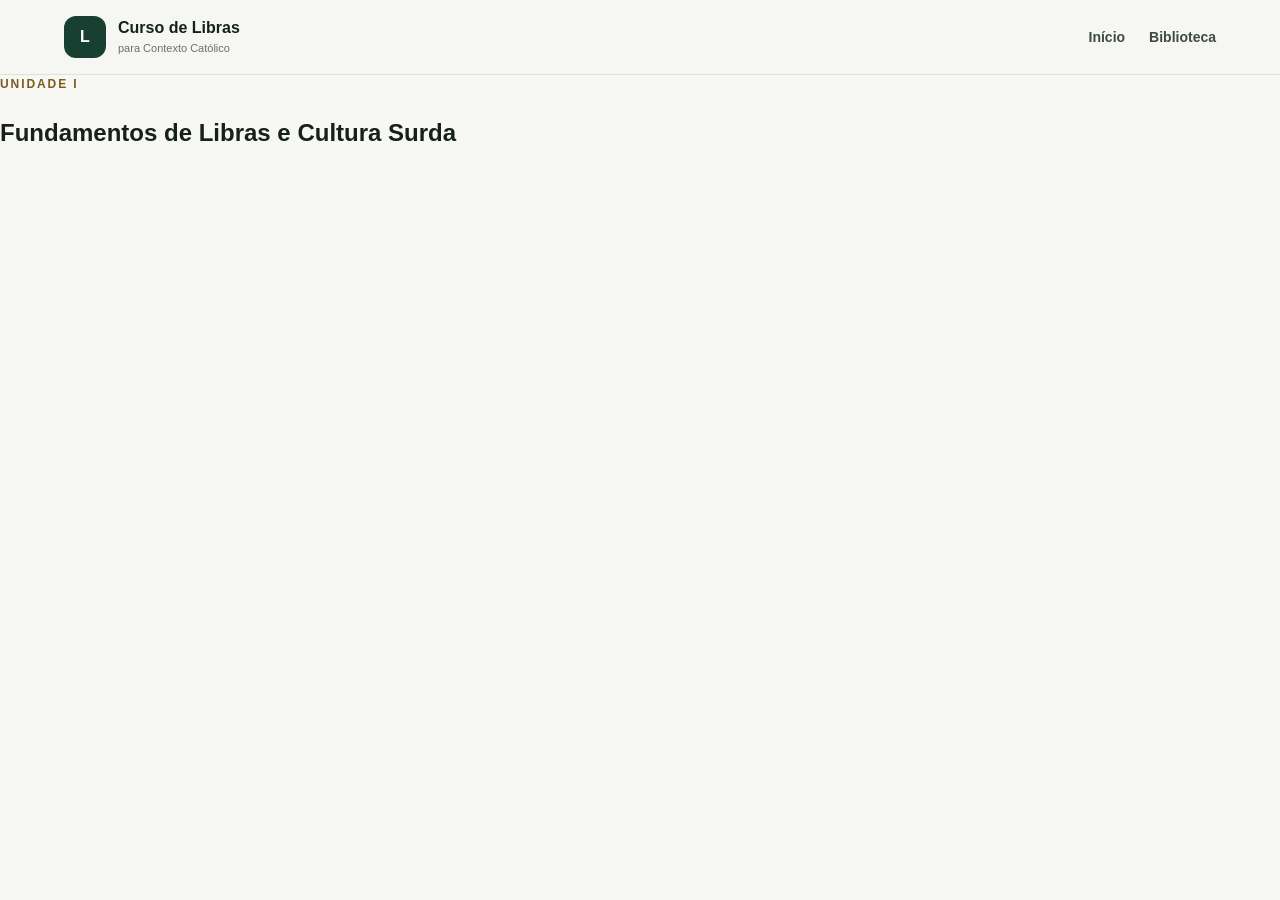
==== unidade-1.html @ b59ebd1d "feat: materializar Unidade I e biblioteca" ====
<!doctype html><html lang="pt-BR"><head><meta charset="utf-8"><meta name="viewport" content="width=device-width,initial-scale=1"><title>Unidade I | Curso de Libras</title><link rel="stylesheet" href="styles.css"></head><body><header class="topbar"><a class="brand" href="index.html"><span class="mark">L</span><span><strong>Curso de Libras</strong><small>para Contexto Católico</small></span></a><nav><a href="index.html">Início</a><a href="biblioteca.html">Biblioteca</a></nav></header><main class="course-shell"><aside class="course-nav"><p class="eyebrow">UNIDADE I</p><h2>Fundamentos de Libras e Cultura Surda</h2><div id="lessonNav"></div></aside><article class="lesson" id="lessonContent"></article></main><script src="course.js"></script></body></html>
---- styles.css ----
*{box-sizing:border-box}html{scroll-behavior:smooth}body{margin:0;font-family:Arial,sans-serif;color:#17211c;background:#f7f7f3;line-height:1.6}.topbar{position:sticky;top:0;z-index:10;display:flex;justify-content:space-between;align-items:center;padding:16px clamp(20px,5vw,72px);background:#f7f7f3ee;border-bottom:1px solid #dde2dc}.brand{display:flex;gap:12px;align-items:center;color:inherit;text-decoration:none}.mark{display:grid;place-items:center;width:42px;height:42px;border-radius:12px;background:#173f32;color:#fff;font-weight:800}.brand span:last-child{display:flex;flex-direction:column;line-height:1.15}.brand small{font-size:11px;color:#68736d;margin-top:4px}.topbar nav{display:flex;gap:24px}.topbar nav a{color:#3c4b44;text-decoration:none;font-weight:700;font-size:14px}.hero{min-height:590px;display:grid;grid-template-columns:1.5fr .7fr;gap:70px;align-items:center;padding:90px clamp(20px,7vw,110px);background:radial-gradient(circle at 90% 20%,#e6eee7 0,transparent 32%)}.eyebrow{font-size:12px;letter-spacing:.16em;font-weight:800;color:#7c5b20;margin:0 0 12px}.hero h1,.section h2{font-family:Georgia,serif;font-weight:500}.hero h1{font-size:clamp(46px,7vw,78px);line-height:1.03;letter-spacing:-.035em;margin:0}.hero h1 em{color:#275c49;font-style:normal}.lead{font-size:19px;max-width:720px;color:#59645f;margin:28px 0}.actions{display:flex;gap:12px;flex-wrap:wrap}.btn{display:inline-flex;align-items:center;justify-content:center;border-radius:10px;padding:13px 18px;font-weight:750;text-decoration:none;border:1px solid transparent}.primary{background:#173f32;color:#fff}.secondary{border-color:#cbd3ce;color:#173f32;background:#fff}.progress-card{background:#fff;border:1px solid #dde2dc;border-radius:22px;padding:30px;box-shadow:0 18px 50px #173f3214}.progress-card strong{display:block;font-family:Georgia,serif;font-size:52px;color:#173f32}.progress-card span,.progress-card small{color:#6a746f}.bar{height:9px;background:#edf0ed;border-radius:99px;overflow:hidden;margin:12px 0}.bar i{display:block;height:100%;width:0;background:#173f32}.section{padding:85px clamp(20px,7vw,110px)}.section-head{display:grid;grid-template-columns:1fr 1fr;gap:60px;align-items:end;margin-bottom:35px}.section h2{font-size:clamp(32px,4vw,48px);line-height:1.1;margin:0}.section-head>p{color:#68736d;margin:0}.units{display:grid;grid-template-columns:repeat(2,1fr);gap:16px}.unit,.material{background:#fff;border:1px solid #dde2dc;border-radius:18px;padding:26px}.unit .number,.material span{font-size:12px;font-weight:800;letter-spacing:.08em;color:#8a6a2f}.unit h3{font-family:Georgia,serif;font-size:25px;margin:10px 0}.unit p,.material p{color:#69736e}.unit button{background:none;border:0;padding:0;color:#275c49;font-weight:800;cursor:pointer}.unit.done{outline:2px solid #9fb9ad}.library{background:#edf1ec}.material-grid{display:grid;grid-template-columns:repeat(4,1fr);gap:14px}.material h3{margin:8px 0}.material p{font-size:14px}.practice{display:flex;justify-content:space-between;gap:50px;align-items:center;background:#173f32;color:#fff}.practice .eyebrow{color:#d7bd82}.practice p:not(.eyebrow){color:#d9e2dd}.practice .primary{background:#fff;color:#173f32;border:0}.practice button{opacity:.6}footer{display:flex;justify-content:space-between;gap:20px;padding:28px clamp(20px,7vw,110px);font-size:13px;color:#9ba9a1;background:#101a16}@media(max-width:800px){.topbar nav{display:none}.hero{grid-template-columns:1fr;gap:35px;padding-top:60px}.section-head{grid-template-columns:1fr;gap:15px}.units{grid-template-columns:1fr}.material-grid{grid-template-columns:1fr 1fr}.practice{align-items:flex-start;flex-direction:column}footer{flex-direction:column}}@media(max-width:480px){.material-grid{grid-template-columns:1fr}}
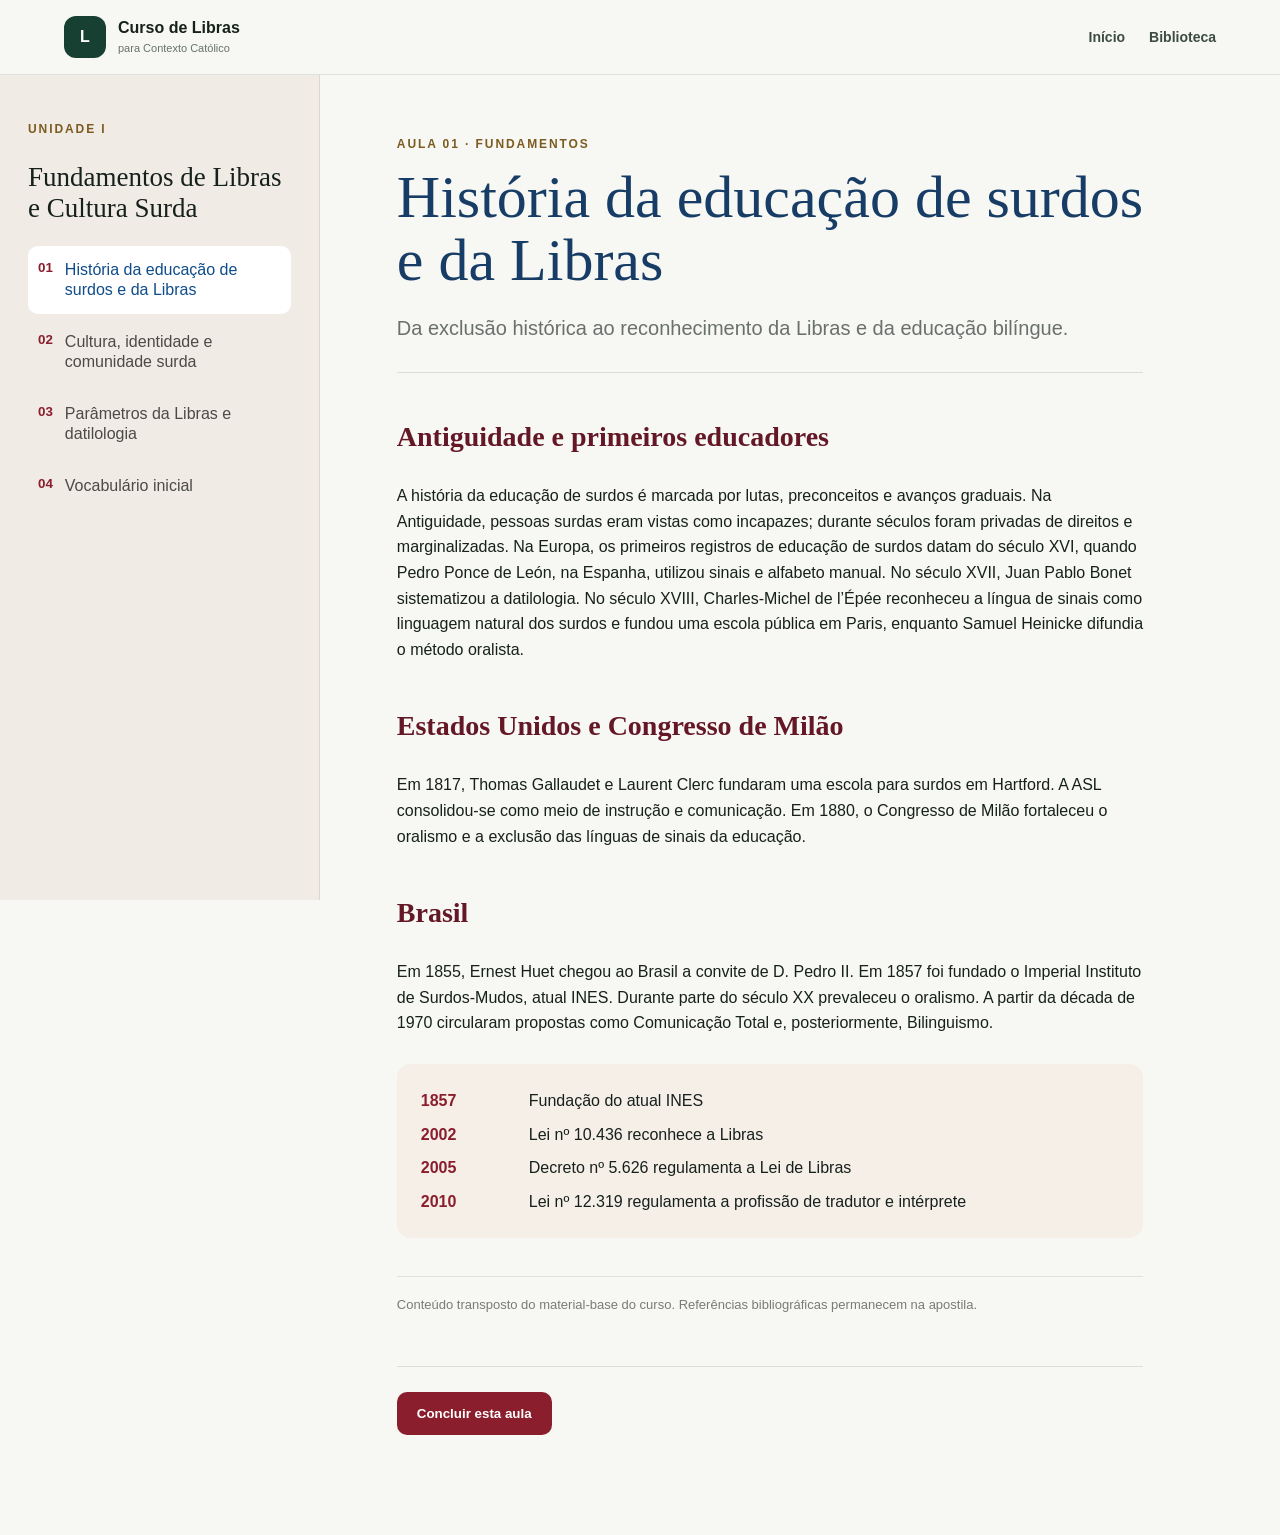
==== commit 1792cd26: "feat: ativar mapa visual na Unidade I" ====
--- a/unidade-1.html
+++ b/unidade-1.html
@@ -1 +1 @@
-<!doctype html><html lang="pt-BR"><head><meta charset="utf-8"><meta name="viewport" content="width=device-width,initial-scale=1"><title>Unidade I | Curso de Libras</title><link rel="stylesheet" href="styles.css"></head><body><header class="topbar"><a class="brand" href="index.html"><span class="mark">L</span><span><strong>Curso de Libras</strong><small>para Contexto Católico</small></span></a><nav><a href="index.html">Início</a><a href="biblioteca.html">Biblioteca</a></nav></header><main class="course-shell"><aside class="course-nav"><p class="eyebrow">UNIDADE I</p><h2>Fundamentos de Libras e Cultura Surda</h2><div id="lessonNav"></div></aside><article class="lesson" id="lessonContent"></article></main><script src="course.js"></script></body></html>+<!doctype html><html lang="pt-BR"><head><meta charset="utf-8"><meta name="viewport" content="width=device-width,initial-scale=1"><title>Unidade I | Curso de Libras</title><link rel="stylesheet" href="styles.css"></head><body><header class="topbar"><a class="brand" href="index.html"><span class="mark">L</span><span><strong>Curso de Libras</strong><small>para Contexto Católico</small></span></a><nav><a href="index.html">Início</a><a href="biblioteca.html">Biblioteca</a></nav></header><main class="course-shell"><aside class="course-nav"><p class="eyebrow">UNIDADE I</p><h2>Fundamentos de Libras e Cultura Surda</h2><div id="lessonNav"></div></aside><article class="lesson" id="lessonContent"></article></main><script src="data/materials.js"></script><script src="visual-materials.js"></script><script src="course.js"></script><script>renderVisualMap()</script></body></html>
--- a/styles.css
+++ b/styles.css
@@ -1 +1,3 @@
-*{box-sizing:border-box}html{scroll-behavior:smooth}body{margin:0;font-family:Arial,sans-serif;color:#17211c;background:#f7f7f3;line-height:1.6}.topbar{position:sticky;top:0;z-index:10;display:flex;justify-content:space-between;align-items:center;padding:16px clamp(20px,5vw,72px);background:#f7f7f3ee;border-bottom:1px solid #dde2dc}.brand{display:flex;gap:12px;align-items:center;color:inherit;text-decoration:none}.mark{display:grid;place-items:center;width:42px;height:42px;border-radius:12px;background:#173f32;color:#fff;font-weight:800}.brand span:last-child{display:flex;flex-direction:column;line-height:1.15}.brand small{font-size:11px;color:#68736d;margin-top:4px}.topbar nav{display:flex;gap:24px}.topbar nav a{color:#3c4b44;text-decoration:none;font-weight:700;font-size:14px}.hero{min-height:590px;display:grid;grid-template-columns:1.5fr .7fr;gap:70px;align-items:center;padding:90px clamp(20px,7vw,110px);background:radial-gradient(circle at 90% 20%,#e6eee7 0,transparent 32%)}.eyebrow{font-size:12px;letter-spacing:.16em;font-weight:800;color:#7c5b20;margin:0 0 12px}.hero h1,.section h2{font-family:Georgia,serif;font-weight:500}.hero h1{font-size:clamp(46px,7vw,78px);line-height:1.03;letter-spacing:-.035em;margin:0}.hero h1 em{color:#275c49;font-style:normal}.lead{font-size:19px;max-width:720px;color:#59645f;margin:28px 0}.actions{display:flex;gap:12px;flex-wrap:wrap}.btn{display:inline-flex;align-items:center;justify-content:center;border-radius:10px;padding:13px 18px;font-weight:750;text-decoration:none;border:1px solid transparent}.primary{background:#173f32;color:#fff}.secondary{border-color:#cbd3ce;color:#173f32;background:#fff}.progress-card{background:#fff;border:1px solid #dde2dc;border-radius:22px;padding:30px;box-shadow:0 18px 50px #173f3214}.progress-card strong{display:block;font-family:Georgia,serif;font-size:52px;color:#173f32}.progress-card span,.progress-card small{color:#6a746f}.bar{height:9px;background:#edf0ed;border-radius:99px;overflow:hidden;margin:12px 0}.bar i{display:block;height:100%;width:0;background:#173f32}.section{padding:85px clamp(20px,7vw,110px)}.section-head{display:grid;grid-template-columns:1fr 1fr;gap:60px;align-items:end;margin-bottom:35px}.section h2{font-size:clamp(32px,4vw,48px);line-height:1.1;margin:0}.section-head>p{color:#68736d;margin:0}.units{display:grid;grid-template-columns:repeat(2,1fr);gap:16px}.unit,.material{background:#fff;border:1px solid #dde2dc;border-radius:18px;padding:26px}.unit .number,.material span{font-size:12px;font-weight:800;letter-spacing:.08em;color:#8a6a2f}.unit h3{font-family:Georgia,serif;font-size:25px;margin:10px 0}.unit p,.material p{color:#69736e}.unit button{background:none;border:0;padding:0;color:#275c49;font-weight:800;cursor:pointer}.unit.done{outline:2px solid #9fb9ad}.library{background:#edf1ec}.material-grid{display:grid;grid-template-columns:repeat(4,1fr);gap:14px}.material h3{margin:8px 0}.material p{font-size:14px}.practice{display:flex;justify-content:space-between;gap:50px;align-items:center;background:#173f32;color:#fff}.practice .eyebrow{color:#d7bd82}.practice p:not(.eyebrow){color:#d9e2dd}.practice .primary{background:#fff;color:#173f32;border:0}.practice button{opacity:.6}footer{display:flex;justify-content:space-between;gap:20px;padding:28px clamp(20px,7vw,110px);font-size:13px;color:#9ba9a1;background:#101a16}@media(max-width:800px){.topbar nav{display:none}.hero{grid-template-columns:1fr;gap:35px;padding-top:60px}.section-head{grid-template-columns:1fr;gap:15px}.units{grid-template-columns:1fr}.material-grid{grid-template-columns:1fr 1fr}.practice{align-items:flex-start;flex-direction:column}footer{flex-direction:column}}@media(max-width:480px){.material-grid{grid-template-columns:1fr}}+*{box-sizing:border-box}html{scroll-behavior:smooth}body{margin:0;font-family:Arial,sans-serif;color:#17211c;background:#f7f7f3;line-height:1.6}.topbar{position:sticky;top:0;z-index:10;display:flex;justify-content:space-between;align-items:center;padding:16px clamp(20px,5vw,72px);background:#f7f7f3ee;border-bottom:1px solid #dde2dc}.brand{display:flex;gap:12px;align-items:center;color:inherit;text-decoration:none}.mark{display:grid;place-items:center;width:42px;height:42px;border-radius:12px;background:#173f32;color:#fff;font-weight:800}.brand span:last-child{display:flex;flex-direction:column;line-height:1.15}.brand small{font-size:11px;color:#68736d;margin-top:4px}.topbar nav{display:flex;gap:24px}.topbar nav a{color:#3c4b44;text-decoration:none;font-weight:700;font-size:14px}.hero{min-height:590px;display:grid;grid-template-columns:1.5fr .7fr;gap:70px;align-items:center;padding:90px clamp(20px,7vw,110px);background:radial-gradient(circle at 90% 20%,#e6eee7 0,transparent 32%)}.eyebrow{font-size:12px;letter-spacing:.16em;font-weight:800;color:#7c5b20;margin:0 0 12px}.hero h1,.section h2{font-family:Georgia,serif;font-weight:500}.hero h1{font-size:clamp(46px,7vw,78px);line-height:1.03;letter-spacing:-.035em;margin:0}.hero h1 em{color:#275c49;font-style:normal}.lead{font-size:19px;max-width:720px;color:#59645f;margin:28px 0}.actions{display:flex;gap:12px;flex-wrap:wrap}.btn{display:inline-flex;align-items:center;justify-content:center;border-radius:10px;padding:13px 18px;font-weight:750;text-decoration:none;border:1px solid transparent}.primary{background:#173f32;color:#fff}.secondary{border-color:#cbd3ce;color:#173f32;background:#fff}.progress-card{background:#fff;border:1px solid #dde2dc;border-radius:22px;padding:30px;box-shadow:0 18px 50px #173f3214}.progress-card strong{display:block;font-family:Georgia,serif;font-size:52px;color:#173f32}.progress-card span,.progress-card small{color:#6a746f}.bar{height:9px;background:#edf0ed;border-radius:99px;overflow:hidden;margin:12px 0}.bar i{display:block;height:100%;width:0;background:#173f32}.section{padding:85px clamp(20px,7vw,110px)}.section-head{display:grid;grid-template-columns:1fr 1fr;gap:60px;align-items:end;margin-bottom:35px}.section h2{font-size:clamp(32px,4vw,48px);line-height:1.1;margin:0}.section-head>p{color:#68736d;margin:0}.units{display:grid;grid-template-columns:repeat(2,1fr);gap:16px}.unit,.material{background:#fff;border:1px solid #dde2dc;border-radius:18px;padding:26px}.unit .number,.material span{font-size:12px;font-weight:800;letter-spacing:.08em;color:#8a6a2f}.unit h3{font-family:Georgia,serif;font-size:25px;margin:10px 0}.unit p,.material p{color:#69736e}.unit button{background:none;border:0;padding:0;color:#275c49;font-weight:800;cursor:pointer}.unit.done{outline:2px solid #9fb9ad}.library{background:#edf1ec}.material-grid{display:grid;grid-template-columns:repeat(4,1fr);gap:14px}.material h3{margin:8px 0}.material p{font-size:14px}.practice{display:flex;justify-content:space-between;gap:50px;align-items:center;background:#173f32;color:#fff}.practice .eyebrow{color:#d7bd82}.practice p:not(.eyebrow){color:#d9e2dd}.practice .primary{background:#fff;color:#173f32;border:0}.practice button{opacity:.6}footer{display:flex;justify-content:space-between;gap:20px;padding:28px clamp(20px,7vw,110px);font-size:13px;color:#9ba9a1;background:#101a16}@media(max-width:800px){.topbar nav{display:none}.hero{grid-template-columns:1fr;gap:35px;padding-top:60px}.section-head{grid-template-columns:1fr;gap:15px}.units{grid-template-columns:1fr}.material-grid{grid-template-columns:1fr 1fr}.practice{align-items:flex-start;flex-direction:column}footer{flex-direction:column}}@media(max-width:480px){.material-grid{grid-template-columns:1fr}}
+/* Área interna do curso */
+.course-shell{display:grid;grid-template-columns:320px minmax(0,1fr);min-height:calc(100vh - 75px)}.course-nav{padding:45px 28px;background:#f0ebe5;border-right:1px solid #ded6cf;position:sticky;top:75px;height:calc(100vh - 75px);overflow:auto}.course-nav h2{font-family:Georgia,serif;font-size:27px;line-height:1.15;font-weight:500}.course-nav a{display:flex;gap:12px;padding:14px 10px;margin:4px 0;border-radius:10px;color:#4b4a47;text-decoration:none;line-height:1.25}.course-nav a small{color:#8b1e2d;font-weight:800}.course-nav a.active{background:#fff;color:#0f4c8a}.course-nav a.done:after{content:"✓";margin-left:auto;color:#8b1e2d}.lesson{max-width:900px;padding:60px clamp(25px,6vw,90px) 100px}.lesson h1{font-family:Georgia,serif;font-size:clamp(38px,5vw,60px);line-height:1.05;font-weight:500;color:#173d67;margin:0 0 18px}.lesson h2{font-family:Georgia,serif;font-size:28px;color:#641725;margin-top:42px}.lesson-lead{font-size:20px;color:#69706d;border-bottom:1px solid #dedbd6;padding-bottom:28px}.timeline{display:grid;grid-template-columns:90px 1fr;gap:8px 18px;background:#f5efe8;padding:24px;border-radius:14px;margin:28px 0}.timeline b{color:#8b1e2d}.concept-grid{display:grid;grid-template-columns:repeat(2,minmax(0,1fr));gap:12px;margin:22px 0}.concept-grid section{background:#f8f6f2;border:1px solid #e4dfd8;border-radius:14px;padding:20px}.concept-grid b{font-family:Georgia,serif;font-size:22px;color:#0f4c8a}.reflection{border-left:4px solid #c9a25e;background:#fbf7ef;padding:20px 24px;margin:28px 0}.reflection b{color:#7a1e2d}.source-note{font-size:13px;color:#7a7b78;border-top:1px solid #e3e0db;padding-top:18px;margin-top:38px}.topic-list{display:grid;grid-template-columns:repeat(2,1fr);gap:10px;margin:28px 0}.topic-list span{background:#fff;border:1px solid #dedbd6;border-radius:10px;padding:14px 16px;font-weight:700}.lesson-actions{margin-top:50px;padding-top:25px;border-top:1px solid #ddd}.lesson-actions button{background:#8b1e2d;color:#fff;border:0;border-radius:10px;padding:14px 20px;font-weight:800;cursor:pointer}footer a{color:#d7bd82}@media(max-width:850px){.course-shell{grid-template-columns:1fr}.course-nav{position:relative;top:0;height:auto;border-right:0;border-bottom:1px solid #ded6cf}.concept-grid,.topic-list{grid-template-columns:1fr}.lesson{padding-top:40px}}
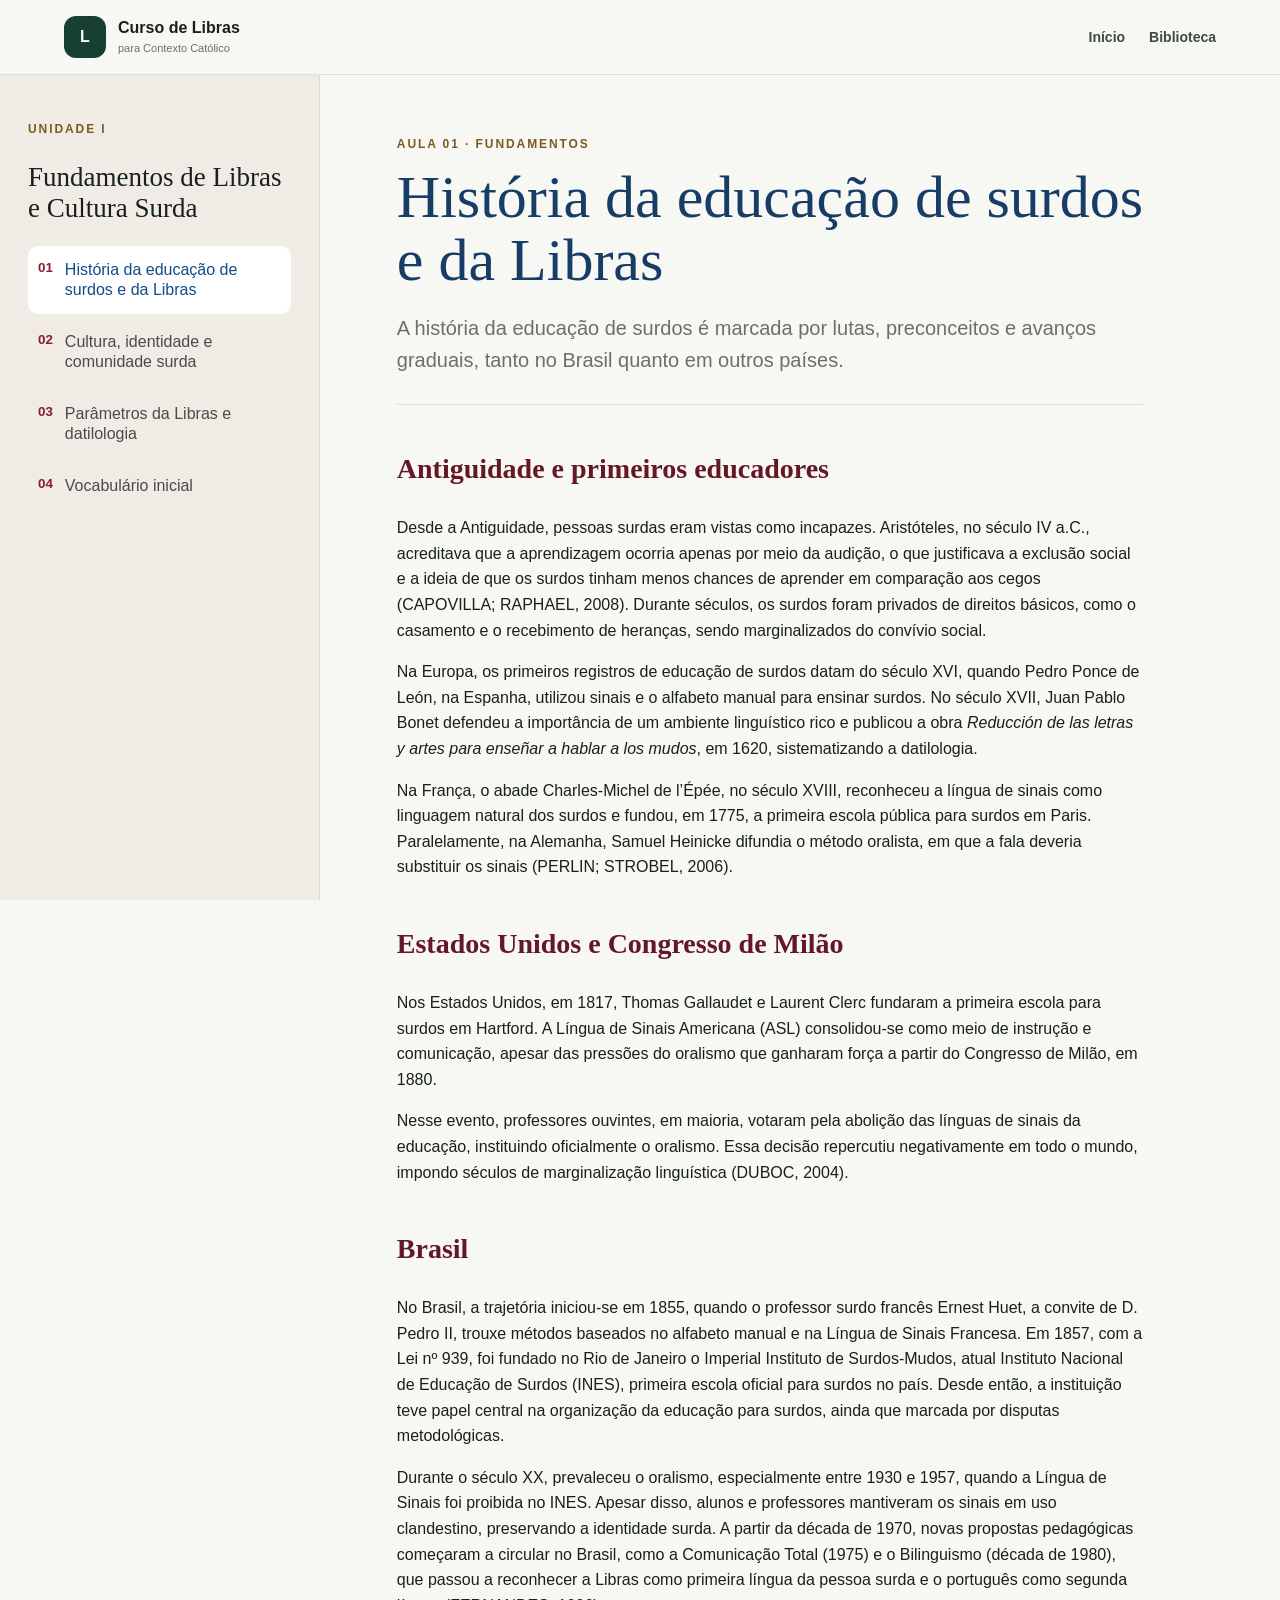
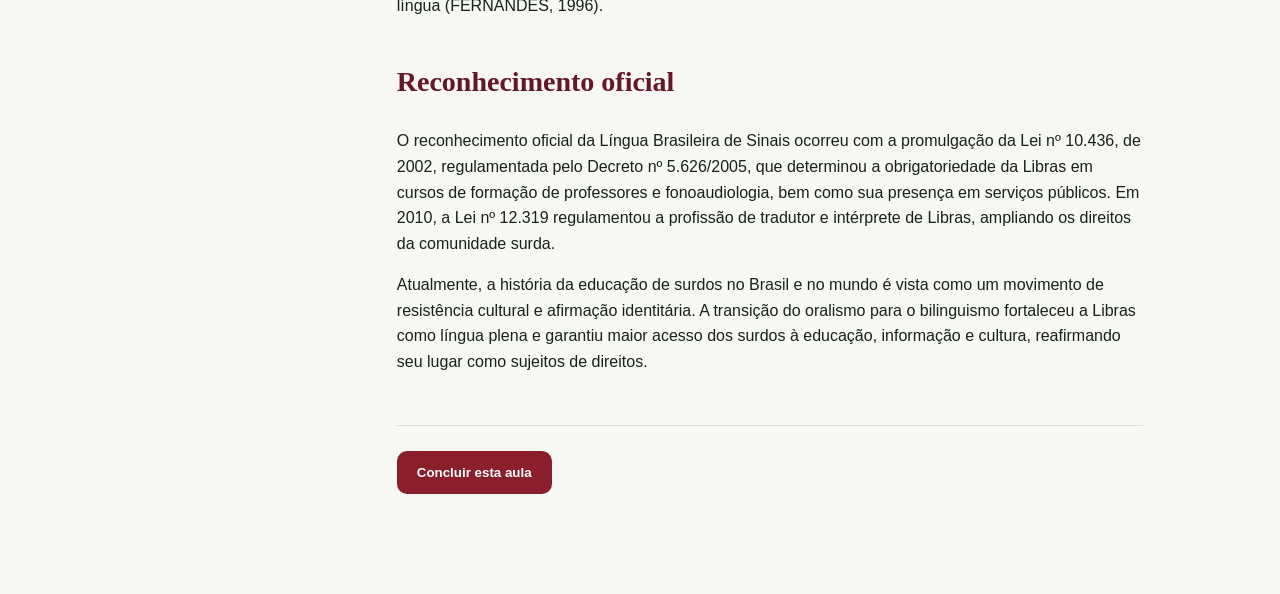
==== commit 96a485ff: "chore: renovar cache após ajuste textual da Unidade I" ====
--- a/unidade-1.html
+++ b/unidade-1.html
@@ -1 +1 @@
-<!doctype html><html lang="pt-BR"><head><meta charset="utf-8"><meta name="viewport" content="width=device-width,initial-scale=1"><title>Unidade I | Curso de Libras</title><link rel="stylesheet" href="styles.css"></head><body><header class="topbar"><a class="brand" href="index.html"><span class="mark">L</span><span><strong>Curso de Libras</strong><small>para Contexto Católico</small></span></a><nav><a href="index.html">Início</a><a href="biblioteca.html">Biblioteca</a></nav></header><main class="course-shell"><aside class="course-nav"><p class="eyebrow">UNIDADE I</p><h2>Fundamentos de Libras e Cultura Surda</h2><div id="lessonNav"></div></aside><article class="lesson" id="lessonContent"></article></main><script src="data/materials.js"></script><script src="visual-materials.js"></script><script src="course.js"></script><script>renderVisualMap()</script></body></html>+<!doctype html><html lang="pt-BR"><head><meta charset="utf-8"><meta name="viewport" content="width=device-width,initial-scale=1"><title>Unidade I | Curso de Libras</title><link rel="stylesheet" href="styles.css?v=20260919-textos-1"></head><body><header class="topbar"><a class="brand" href="index.html"><span class="mark">L</span><span><strong>Curso de Libras</strong><small>para Contexto Católico</small></span></a><nav><a href="index.html">Início</a><a href="biblioteca.html">Biblioteca</a></nav></header><main class="course-shell"><aside class="course-nav"><p class="eyebrow">UNIDADE I</p><h2>Fundamentos de Libras e Cultura Surda</h2><div id="lessonNav"></div></aside><article class="lesson" id="lessonContent"></article></main><script src="data/materials.js?v=20260919-1"></script><script src="visual-materials.js?v=20260919-1"></script><script src="course.js?v=20260919-textos-1"></script></body></html>
--- a/styles.css
+++ b/styles.css
@@ -1,3 +1,14 @@
 *{box-sizing:border-box}html{scroll-behavior:smooth}body{margin:0;font-family:Arial,sans-serif;color:#17211c;background:#f7f7f3;line-height:1.6}.topbar{position:sticky;top:0;z-index:10;display:flex;justify-content:space-between;align-items:center;padding:16px clamp(20px,5vw,72px);background:#f7f7f3ee;border-bottom:1px solid #dde2dc}.brand{display:flex;gap:12px;align-items:center;color:inherit;text-decoration:none}.mark{display:grid;place-items:center;width:42px;height:42px;border-radius:12px;background:#173f32;color:#fff;font-weight:800}.brand span:last-child{display:flex;flex-direction:column;line-height:1.15}.brand small{font-size:11px;color:#68736d;margin-top:4px}.topbar nav{display:flex;gap:24px}.topbar nav a{color:#3c4b44;text-decoration:none;font-weight:700;font-size:14px}.hero{min-height:590px;display:grid;grid-template-columns:1.5fr .7fr;gap:70px;align-items:center;padding:90px clamp(20px,7vw,110px);background:radial-gradient(circle at 90% 20%,#e6eee7 0,transparent 32%)}.eyebrow{font-size:12px;letter-spacing:.16em;font-weight:800;color:#7c5b20;margin:0 0 12px}.hero h1,.section h2{font-family:Georgia,serif;font-weight:500}.hero h1{font-size:clamp(46px,7vw,78px);line-height:1.03;letter-spacing:-.035em;margin:0}.hero h1 em{color:#275c49;font-style:normal}.lead{font-size:19px;max-width:720px;color:#59645f;margin:28px 0}.actions{display:flex;gap:12px;flex-wrap:wrap}.btn{display:inline-flex;align-items:center;justify-content:center;border-radius:10px;padding:13px 18px;font-weight:750;text-decoration:none;border:1px solid transparent}.primary{background:#173f32;color:#fff}.secondary{border-color:#cbd3ce;color:#173f32;background:#fff}.progress-card{background:#fff;border:1px solid #dde2dc;border-radius:22px;padding:30px;box-shadow:0 18px 50px #173f3214}.progress-card strong{display:block;font-family:Georgia,serif;font-size:52px;color:#173f32}.progress-card span,.progress-card small{color:#6a746f}.bar{height:9px;background:#edf0ed;border-radius:99px;overflow:hidden;margin:12px 0}.bar i{display:block;height:100%;width:0;background:#173f32}.section{padding:85px clamp(20px,7vw,110px)}.section-head{display:grid;grid-template-columns:1fr 1fr;gap:60px;align-items:end;margin-bottom:35px}.section h2{font-size:clamp(32px,4vw,48px);line-height:1.1;margin:0}.section-head>p{color:#68736d;margin:0}.units{display:grid;grid-template-columns:repeat(2,1fr);gap:16px}.unit,.material{background:#fff;border:1px solid #dde2dc;border-radius:18px;padding:26px}.unit .number,.material span{font-size:12px;font-weight:800;letter-spacing:.08em;color:#8a6a2f}.unit h3{font-family:Georgia,serif;font-size:25px;margin:10px 0}.unit p,.material p{color:#69736e}.unit button{background:none;border:0;padding:0;color:#275c49;font-weight:800;cursor:pointer}.unit.done{outline:2px solid #9fb9ad}.library{background:#edf1ec}.material-grid{display:grid;grid-template-columns:repeat(4,1fr);gap:14px}.material h3{margin:8px 0}.material p{font-size:14px}.practice{display:flex;justify-content:space-between;gap:50px;align-items:center;background:#173f32;color:#fff}.practice .eyebrow{color:#d7bd82}.practice p:not(.eyebrow){color:#d9e2dd}.practice .primary{background:#fff;color:#173f32;border:0}.practice button{opacity:.6}footer{display:flex;justify-content:space-between;gap:20px;padding:28px clamp(20px,7vw,110px);font-size:13px;color:#9ba9a1;background:#101a16}@media(max-width:800px){.topbar nav{display:none}.hero{grid-template-columns:1fr;gap:35px;padding-top:60px}.section-head{grid-template-columns:1fr;gap:15px}.units{grid-template-columns:1fr}.material-grid{grid-template-columns:1fr 1fr}.practice{align-items:flex-start;flex-direction:column}footer{flex-direction:column}}@media(max-width:480px){.material-grid{grid-template-columns:1fr}}
 /* Área interna do curso */
-.course-shell{display:grid;grid-template-columns:320px minmax(0,1fr);min-height:calc(100vh - 75px)}.course-nav{padding:45px 28px;background:#f0ebe5;border-right:1px solid #ded6cf;position:sticky;top:75px;height:calc(100vh - 75px);overflow:auto}.course-nav h2{font-family:Georgia,serif;font-size:27px;line-height:1.15;font-weight:500}.course-nav a{display:flex;gap:12px;padding:14px 10px;margin:4px 0;border-radius:10px;color:#4b4a47;text-decoration:none;line-height:1.25}.course-nav a small{color:#8b1e2d;font-weight:800}.course-nav a.active{background:#fff;color:#0f4c8a}.course-nav a.done:after{content:"✓";margin-left:auto;color:#8b1e2d}.lesson{max-width:900px;padding:60px clamp(25px,6vw,90px) 100px}.lesson h1{font-family:Georgia,serif;font-size:clamp(38px,5vw,60px);line-height:1.05;font-weight:500;color:#173d67;margin:0 0 18px}.lesson h2{font-family:Georgia,serif;font-size:28px;color:#641725;margin-top:42px}.lesson-lead{font-size:20px;color:#69706d;border-bottom:1px solid #dedbd6;padding-bottom:28px}.timeline{display:grid;grid-template-columns:90px 1fr;gap:8px 18px;background:#f5efe8;padding:24px;border-radius:14px;margin:28px 0}.timeline b{color:#8b1e2d}.concept-grid{display:grid;grid-template-columns:repeat(2,minmax(0,1fr));gap:12px;margin:22px 0}.concept-grid section{background:#f8f6f2;border:1px solid #e4dfd8;border-radius:14px;padding:20px}.concept-grid b{font-family:Georgia,serif;font-size:22px;color:#0f4c8a}.reflection{border-left:4px solid #c9a25e;background:#fbf7ef;padding:20px 24px;margin:28px 0}.reflection b{color:#7a1e2d}.source-note{font-size:13px;color:#7a7b78;border-top:1px solid #e3e0db;padding-top:18px;margin-top:38px}.topic-list{display:grid;grid-template-columns:repeat(2,1fr);gap:10px;margin:28px 0}.topic-list span{background:#fff;border:1px solid #dedbd6;border-radius:10px;padding:14px 16px;font-weight:700}.lesson-actions{margin-top:50px;padding-top:25px;border-top:1px solid #ddd}.lesson-actions button{background:#8b1e2d;color:#fff;border:0;border-radius:10px;padding:14px 20px;font-weight:800;cursor:pointer}footer a{color:#d7bd82}@media(max-width:850px){.course-shell{grid-template-columns:1fr}.course-nav{position:relative;top:0;height:auto;border-right:0;border-bottom:1px solid #ded6cf}.concept-grid,.topic-list{grid-template-columns:1fr}.lesson{padding-top:40px}}+.course-shell{display:grid;grid-template-columns:320px minmax(0,1fr);min-height:calc(100vh - 75px)}.course-nav{padding:45px 28px;background:#f0ebe5;border-right:1px solid #ded6cf;position:sticky;top:75px;height:calc(100vh - 75px);overflow:auto}.course-nav h2{font-family:Georgia,serif;font-size:27px;line-height:1.15;font-weight:500}.course-nav a{display:flex;gap:12px;padding:14px 10px;margin:4px 0;border-radius:10px;color:#4b4a47;text-decoration:none;line-height:1.25}.course-nav a small{color:#8b1e2d;font-weight:800}.course-nav a.active{background:#fff;color:#0f4c8a}.course-nav a.done:after{content:"✓";margin-left:auto;color:#8b1e2d}.lesson{max-width:900px;padding:60px clamp(25px,6vw,90px) 100px}.lesson h1{font-family:Georgia,serif;font-size:clamp(38px,5vw,60px);line-height:1.05;font-weight:500;color:#173d67;margin:0 0 18px}.lesson h2{font-family:Georgia,serif;font-size:28px;color:#641725;margin-top:42px}.lesson-lead{font-size:20px;color:#69706d;border-bottom:1px solid #dedbd6;padding-bottom:28px}.timeline{display:grid;grid-template-columns:90px 1fr;gap:8px 18px;background:#f5efe8;padding:24px;border-radius:14px;margin:28px 0}.timeline b{color:#8b1e2d}.concept-grid{display:grid;grid-template-columns:repeat(2,minmax(0,1fr));gap:12px;margin:22px 0}.concept-grid section{background:#f8f6f2;border:1px solid #e4dfd8;border-radius:14px;padding:20px}.concept-grid b{font-family:Georgia,serif;font-size:22px;color:#0f4c8a}.reflection{border-left:4px solid #c9a25e;background:#fbf7ef;padding:20px 24px;margin:28px 0}.reflection b{color:#7a1e2d}.source-note{font-size:13px;color:#7a7b78;border-top:1px solid #e3e0db;padding-top:18px;margin-top:38px}.topic-list{display:grid;grid-template-columns:repeat(2,1fr);gap:10px;margin:28px 0}.topic-list span{background:#fff;border:1px solid #dedbd6;border-radius:10px;padding:14px 16px;font-weight:700}.lesson-actions{margin-top:50px;padding-top:25px;border-top:1px solid #ddd}.lesson-actions button{background:#8b1e2d;color:#fff;border:0;border-radius:10px;padding:14px 20px;font-weight:800;cursor:pointer}footer a{color:#d7bd82}@media(max-width:850px){.course-shell{grid-template-columns:1fr}.course-nav{position:relative;top:0;height:auto;border-right:0;border-bottom:1px solid #ded6cf}.concept-grid,.topic-list{grid-template-columns:1fr}.lesson{padding-top:40px}}
+.visual-item{display:flex;justify-content:space-between;gap:20px;align-items:center;padding:18px 20px;border:1px solid #dedbd6;border-radius:12px;background:#fff;margin:9px 0}.visual-item h3{font-family:Georgia,serif;color:#173d67;margin:3px 0;font-size:20px}.visual-item p{margin:0;color:#6c716e;font-size:14px}.page-ref,.source-badge{font-size:11px;font-weight:800;letter-spacing:.08em}.page-ref{color:#8b1e2d}.source-badge{color:#7c5b20;background:#f8f1e4;padding:6px 8px;border-radius:99px;white-space:nowrap}@media(max-width:600px){.visual-item{align-items:flex-start;flex-direction:column}}
+.visual-open{border:0;cursor:pointer}.visual-viewer{display:none;position:fixed;inset:0;z-index:50;background:#101714d9;padding:30px;overflow:auto}.visual-viewer.open{display:block}.viewer-panel{position:relative;max-width:1050px;margin:auto;background:#f8f6f2;border-radius:18px;padding:35px}.viewer-close{position:absolute;right:22px;top:16px;border:0;background:none;font-size:32px;cursor:pointer;color:#641725}.viewer-panel h2{font-family:Georgia,serif;font-size:36px;color:#173d67;margin:0}.viewer-pages{display:grid;grid-template-columns:repeat(2,minmax(0,1fr));gap:18px;margin-top:25px}.viewer-pages figure{margin:0}.page-placeholder{aspect-ratio:595/842;background:#fff;border:1px solid #ddd7cf;display:flex;flex-direction:column;align-items:center;justify-content:center;gap:5px;border-radius:8px;color:#7a7169}.page-placeholder strong{font-family:Georgia,serif;color:#173d67;font-size:24px}.page-placeholder span{font-size:13px}.viewer-pages figcaption{text-align:center;font-size:12px;color:#777;margin-top:6px}@media(max-width:700px){.viewer-pages{grid-template-columns:1fr}.visual-viewer{padding:10px}.viewer-panel{padding:28px 16px}}
+/* Visualizador de apostila: uma página por vez */
+.viewer-panel.single{max-width:900px}.viewer-heading{display:flex;justify-content:space-between;align-items:end;gap:20px;margin-bottom:18px}.viewer-heading #viewerCounter{font-size:13px;font-weight:800;color:#7c5b20;white-space:nowrap}.single-stage{display:grid;grid-template-columns:52px minmax(0,1fr) 52px;gap:14px;align-items:center}.single-stage figure{margin:0;min-width:0}.single-stage figure img{display:block;max-width:100%;max-height:68rem;margin:auto;border:1px solid #ddd7cf;border-radius:8px;background:#fff}.single-stage .page-placeholder{max-width:650px;margin:auto;aspect-ratio:595/842}.slide-arrow{width:48px;height:48px;border-radius:50%;border:1px solid #d7d0c8;background:#fff;color:#641725;font-size:34px;line-height:1;cursor:pointer}.slide-arrow:disabled{opacity:.22;cursor:default}.viewer-dots{display:flex;justify-content:center;flex-wrap:wrap;gap:7px;margin-top:16px}.viewer-dots button{width:8px;height:8px;border:0;border-radius:50%;padding:0;background:#cfc8c0;cursor:pointer}.viewer-dots button.active{background:#8b1e2d;transform:scale(1.35)}.viewer-help{text-align:center;color:#777;font-size:12px;margin:8px 0 0}@media(max-width:650px){.viewer-heading{align-items:flex-start;flex-direction:column;gap:4px}.single-stage{grid-template-columns:42px minmax(0,1fr) 42px;gap:5px}.slide-arrow{width:40px;height:40px}.viewer-dots{display:none}}
+
+.material-entry{border:1px solid #dedbd6;border-radius:12px;background:#fff;padding:20px;margin:18px 0}.material-entry h3{font-family:Georgia,serif;color:#173d67;font-size:22px;margin:7px 0}.material-entry p{margin:0;color:#626965}.module-material-map{margin:20px 0}
+
+.support-card{display:flex;align-items:center;justify-content:space-between;gap:22px}.support-card>div{min-width:0}.support-card .support-open{border:0;cursor:pointer}@media(max-width:620px){.support-card{align-items:flex-start;flex-direction:column}}
+
+/* PDF real no visualizador de Material de apoio */
+.single-stage figure .pdf-page{display:block;width:100%;height:min(72vh,920px);min-height:620px;border:1px solid #ddd7cf;border-radius:8px;background:#fff}.single-stage figure object.pdf-page{overflow:hidden}.single-stage figure iframe.pdf-page{border:0}.single-stage figure figcaption{text-align:center;font-size:12px;color:#777;margin-top:6px}@media(max-width:650px){.single-stage figure .pdf-page{height:68vh;min-height:460px}}
